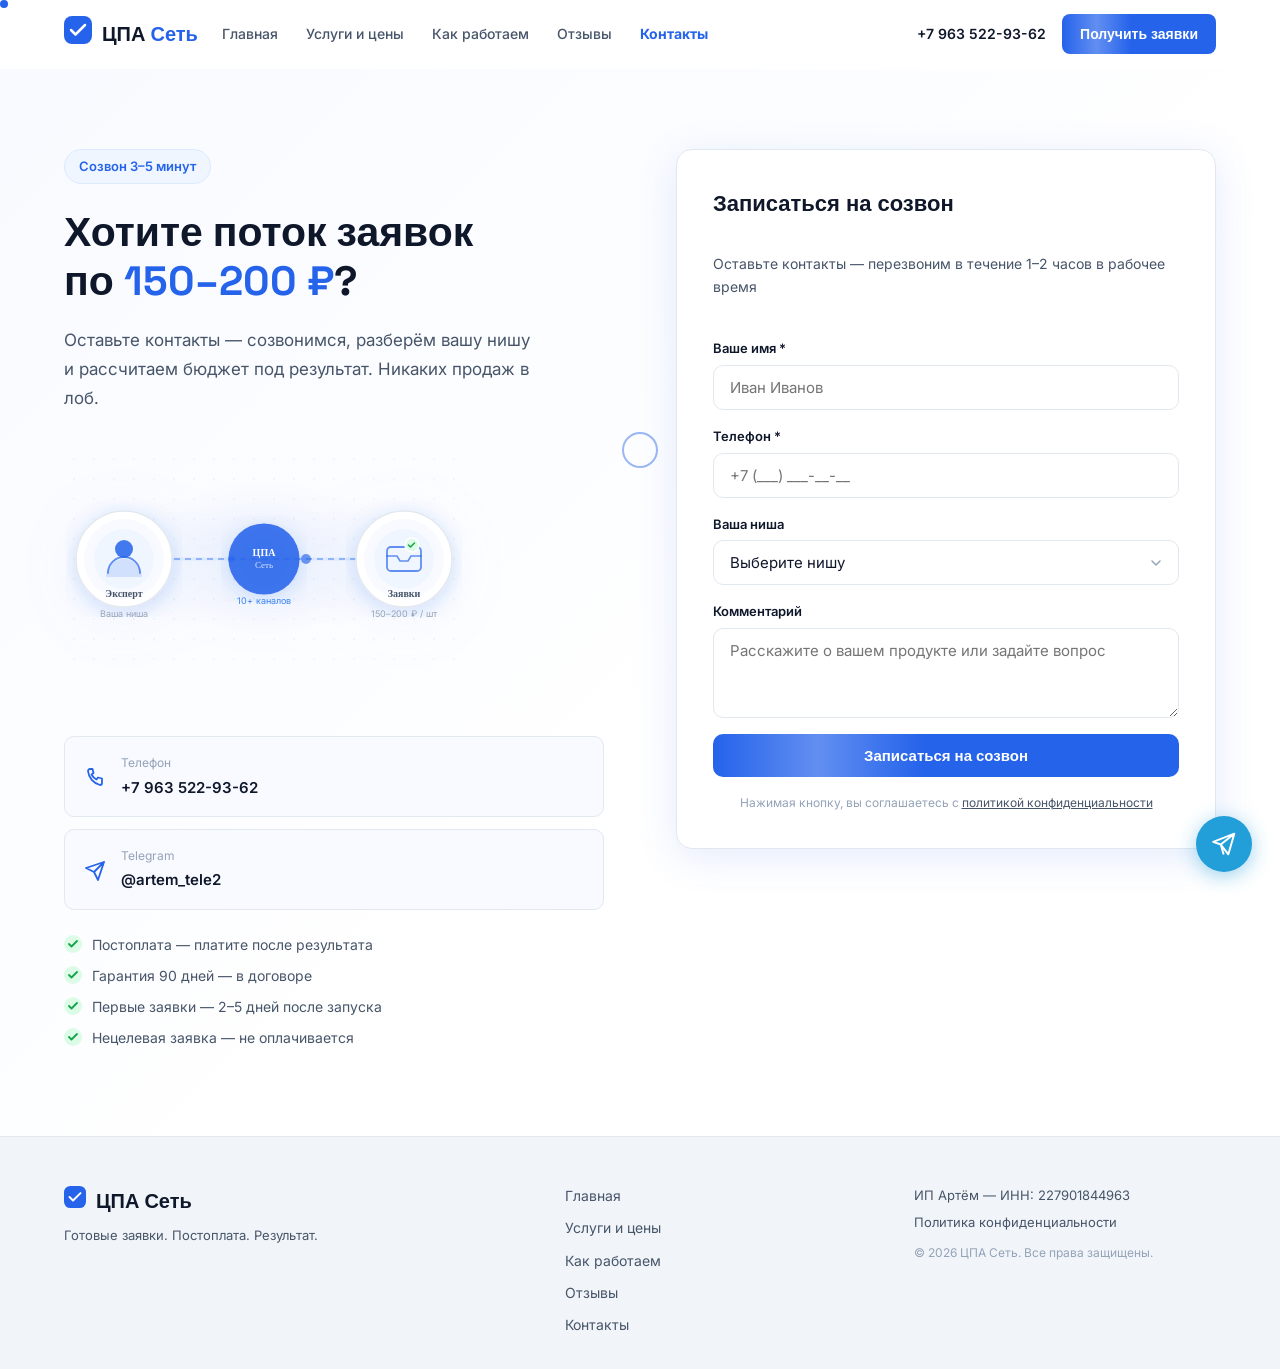
==== contact.html @ b80d8505 "feat: rebuild to multi-page site with abstract SVG illustrations - Split single page into 5 pages: i" ====
<!DOCTYPE html>
<html lang="ru">
<head>
  <meta charset="UTF-8">
  <meta name="viewport" content="width=device-width, initial-scale=1.0">
  <title>Контакты — ЦПА Сеть</title>
  <meta name="description" content="Запишитесь на созвон — разберём вашу нишу и рассчитаем бюджет под результат. Занимает 3–5 минут.">
  <link rel="preconnect" href="https://fonts.googleapis.com">
  <link rel="preconnect" href="https://fonts.gstatic.com" crossorigin>
  <link href="https://fonts.googleapis.com/css2?family=Inter:wght@400;500;600;700;800&family=Space+Grotesk:wght@500;600;700;800&display=swap" rel="stylesheet">
  <link rel="stylesheet" href="styles.css">
</head>
<body>

<header class="header" id="header">
  <div class="container header__inner">
    <a href="index.html" class="logo">
      <span class="logo__icon"><svg width="28" height="28" viewBox="0 0 28 28" fill="none"><rect width="28" height="28" rx="8" fill="#2563EB"/><path d="M7 14l4.5 4.5L21 9" stroke="#fff" stroke-width="2.5" stroke-linecap="round" stroke-linejoin="round"/></svg></span>
      <span class="logo__text">ЦПА<span class="logo__suffix"> Сеть</span></span>
    </a>
    <nav class="nav" id="nav">
      <a href="index.html">Главная</a>
      <a href="services.html">Услуги и цены</a>
      <a href="how.html">Как работаем</a>
      <a href="reviews.html">Отзывы</a>
      <a href="contact.html" aria-current="page">Контакты</a>
    </nav>
    <div class="header__right">
      <a href="tel:+79635229362" class="header__phone">+7 963 522-93-62</a>
      <a href="contact.html" class="btn btn--sm btn--primary">Получить заявки</a>
    </div>
    <button class="burger" id="burger" aria-label="Меню"><span></span><span></span><span></span></button>
  </div>
</header>

<!-- ===== CONTACT SECTION ===== -->
<section class="contact-page">
  <div class="container">
    <div class="contact-page__inner">

      <!-- LEFT: info + illustration -->
      <div class="contact-page__info">
        <div class="page-hero__badge" style="margin-bottom:24px">Созвон 3–5 минут</div>
        <h1 class="contact-page__title">Хотите поток заявок<br>по <span class="accent">150–200 ₽</span>?</h1>
        <p class="contact-page__desc">Оставьте контакты — созвонимся, разберём вашу нишу и рассчитаем бюджет под результат. Никаких продаж в лоб.</p>

        <!-- Abstract connection illustration -->
        <svg class="art-connect" viewBox="0 0 400 220" fill="none" xmlns="http://www.w3.org/2000/svg">
          <defs>
            <pattern id="conn-dots" x="0" y="0" width="20" height="20" patternUnits="userSpaceOnUse">
              <circle cx="10" cy="10" r="0.9" fill="#2563EB" fill-opacity="0.07"/>
            </pattern>
            <radialGradient id="conn-glow" cx="50%" cy="50%" r="50%">
              <stop offset="0%" stop-color="#2563EB" stop-opacity="0.08"/>
              <stop offset="100%" stop-color="#2563EB" stop-opacity="0"/>
            </radialGradient>
            <filter id="conn-shadow">
              <feDropShadow dx="0" dy="4" stdDeviation="10" flood-color="#2563EB" flood-opacity="0.18"/>
            </filter>
          </defs>

          <rect width="400" height="220" fill="url(#conn-dots)"/>
          <ellipse cx="200" cy="110" rx="160" ry="80" fill="url(#conn-glow)"/>

          <!-- Connection bridge line -->
          <line x1="88" y1="110" x2="312" y2="110" stroke="#dbeafe" stroke-width="3"/>
          <line x1="88" y1="110" x2="312" y2="110" stroke="#2563EB" stroke-width="2" stroke-dasharray="6 5" stroke-opacity="0.4"/>

          <!-- Animated particles on bridge -->
          <circle r="5" fill="#2563EB" fill-opacity="0.65">
            <animateMotion dur="2.4s" repeatCount="indefinite" path="M88,110 L312,110"/>
          </circle>
          <circle r="3.5" fill="#3b82f6" fill-opacity="0.5">
            <animateMotion dur="2.4s" repeatCount="indefinite" begin="0.8s" path="M88,110 L312,110"/>
          </circle>
          <circle r="4" fill="#2563EB" fill-opacity="0.6">
            <animateMotion dur="2.4s" repeatCount="indefinite" begin="1.6s" path="M88,110 L312,110"/>
          </circle>

          <!-- LEFT node: Expert -->
          <circle cx="60" cy="110" r="48" fill="white" stroke="#e2e8f0" stroke-width="1.5" filter="url(#conn-shadow)"/>
          <circle cx="60" cy="110" r="40" fill="#f8faff"/>
          <circle cx="60" cy="110" r="30" fill="#eff6ff"/>
          <!-- Person icon -->
          <circle cx="60" cy="100" r="9" fill="#2563EB" fill-opacity="0.85"/>
          <path d="M42 128c0-9.9 8.1-18 18-18s18 8.1 18 18" fill="#2563EB" fill-opacity="0.15"/>
          <path d="M44 124c0-8.8 7.2-16 16-16s16 7.2 16 16" stroke="#2563EB" stroke-width="1.8" stroke-linecap="round" fill="none" stroke-opacity="0.7"/>
          <text x="60" y="148" text-anchor="middle" fill="#475569" font-size="10" font-family="Space Grotesk" font-weight="700">Эксперт</text>

          <!-- CENTER node: ЦПА Сеть -->
          <circle cx="200" cy="110" r="32" fill="#2563EB" filter="url(#conn-shadow)">
            <animate attributeName="r" values="32;36;32" dur="3s" repeatCount="indefinite"/>
            <animate attributeName="fill-opacity" values="1;0.85;1" dur="3s" repeatCount="indefinite"/>
          </circle>
          <text x="200" y="107" text-anchor="middle" fill="white" font-size="10" font-family="Space Grotesk" font-weight="800">ЦПА</text>
          <text x="200" y="119" text-anchor="middle" fill="rgba(255,255,255,0.82)" font-size="9" font-family="Space Grotesk">Сеть</text>

          <!-- RIGHT node: Заявки -->
          <circle cx="340" cy="110" r="48" fill="white" stroke="#e2e8f0" stroke-width="1.5" filter="url(#conn-shadow)"/>
          <circle cx="340" cy="110" r="40" fill="#f8faff"/>
          <circle cx="340" cy="110" r="30" fill="#eff6ff"/>
          <!-- Inbox icon -->
          <rect x="323" y="98" width="34" height="24" rx="4" stroke="#2563EB" stroke-width="1.8" fill="none" stroke-opacity="0.7"/>
          <path d="M323 107h10l3 5h8l3-5h10" stroke="#2563EB" stroke-width="1.5" stroke-linecap="round" stroke-linejoin="round" fill="none" stroke-opacity="0.7"/>
          <!-- check badge -->
          <circle cx="348" cy="96" r="7" fill="#dcfce7" stroke="white" stroke-width="1.5"/>
          <path d="M344.5 96l2 2 4-4" stroke="#16a34a" stroke-width="1.5" stroke-linecap="round" stroke-linejoin="round"/>
          <text x="340" y="148" text-anchor="middle" fill="#475569" font-size="10" font-family="Space Grotesk" font-weight="700">Заявки</text>

          <!-- Labels under nodes -->
          <text x="60" y="168" text-anchor="middle" fill="#94a3b8" font-size="9" font-family="Inter">Ваша ниша</text>
          <text x="200" y="155" text-anchor="middle" fill="#3b82f6" font-size="9" font-family="Inter">10+ каналов</text>
          <text x="340" y="168" text-anchor="middle" fill="#94a3b8" font-size="9" font-family="Inter">150–200 ₽ / шт</text>
        </svg>

        <div class="contact-cards">
          <div class="contact-card">
            <svg width="22" height="22" viewBox="0 0 22 22" fill="none"><path d="M3 5a2 2 0 012-2h2.5l1 4-2 1.5a12 12 0 005 5l1.5-2 4 1V17a2 2 0 01-2 2A16 16 0 013 5z" stroke="#2563EB" stroke-width="1.8" stroke-linejoin="round"/></svg>
            <div>
              <div class="contact-card__label">Телефон</div>
              <a href="tel:+79635229362" class="contact-card__val">+7 963 522-93-62</a>
            </div>
          </div>
          <div class="contact-card">
            <svg width="22" height="22" viewBox="0 0 22 22" fill="none"><path d="M19 3L9 13M19 3l-6 18-4-8-8-4 18-6z" stroke="#2563EB" stroke-width="1.8" stroke-linecap="round" stroke-linejoin="round"/></svg>
            <div>
              <div class="contact-card__label">Telegram</div>
              <a href="https://t.me/artem_tele2" class="contact-card__val">@artem_tele2</a>
            </div>
          </div>
        </div>

        <!-- Trust badges -->
        <div class="trust-badges">
          <div class="trust-badge">
            <svg width="18" height="18" viewBox="0 0 18 18" fill="none"><circle cx="9" cy="9" r="9" fill="#dcfce7"/><path d="M5 9l2.5 2.5L13 6" stroke="#16a34a" stroke-width="1.8" stroke-linecap="round" stroke-linejoin="round"/></svg>
            <span>Постоплата — платите после результата</span>
          </div>
          <div class="trust-badge">
            <svg width="18" height="18" viewBox="0 0 18 18" fill="none"><circle cx="9" cy="9" r="9" fill="#dcfce7"/><path d="M5 9l2.5 2.5L13 6" stroke="#16a34a" stroke-width="1.8" stroke-linecap="round" stroke-linejoin="round"/></svg>
            <span>Гарантия 90 дней — в договоре</span>
          </div>
          <div class="trust-badge">
            <svg width="18" height="18" viewBox="0 0 18 18" fill="none"><circle cx="9" cy="9" r="9" fill="#dcfce7"/><path d="M5 9l2.5 2.5L13 6" stroke="#16a34a" stroke-width="1.8" stroke-linecap="round" stroke-linejoin="round"/></svg>
            <span>Первые заявки — 2–5 дней после запуска</span>
          </div>
          <div class="trust-badge">
            <svg width="18" height="18" viewBox="0 0 18 18" fill="none"><circle cx="9" cy="9" r="9" fill="#dcfce7"/><path d="M5 9l2.5 2.5L13 6" stroke="#16a34a" stroke-width="1.8" stroke-linecap="round" stroke-linejoin="round"/></svg>
            <span>Нецелевая заявка — не оплачивается</span>
          </div>
        </div>
      </div>

      <!-- RIGHT: form -->
      <div class="form-wrap">
        <form class="form" id="leadForm" novalidate>
          <h3 class="form__title">Записаться на созвон</h3>
          <p style="font-size:14px;color:#475569;margin-bottom:24px;margin-top:-8px">Оставьте контакты — перезвоним в течение 1–2 часов в рабочее время</p>
          <input type="text" name="_gotcha" style="display:none" tabindex="-1" autocomplete="off">
          <div class="form__group">
            <label class="form__label">Ваше имя *</label>
            <input type="text" name="name" class="form__input" placeholder="Иван Иванов" required>
          </div>
          <div class="form__group">
            <label class="form__label">Телефон *</label>
            <input type="tel" name="phone" class="form__input" placeholder="+7 (___) ___-__-__" required>
          </div>
          <div class="form__group">
            <label class="form__label">Ваша ниша</label>
            <select name="niche" class="form__input form__select">
              <option value="">Выберите нишу</option>
              <option>Психология / коучинг</option>
              <option>Юриспруденция / банкротство</option>
              <option>Недвижимость</option>
              <option>Кредитование / финансы</option>
              <option>Кухни / мебель на заказ</option>
              <option>Digital / IT услуги</option>
              <option>Медицина / здоровье</option>
              <option>Другое</option>
            </select>
          </div>
          <div class="form__group">
            <label class="form__label">Комментарий</label>
            <textarea name="comment" class="form__input form__textarea" placeholder="Расскажите о вашем продукте или задайте вопрос"></textarea>
          </div>
          <button type="submit" class="btn btn--primary btn--full">Записаться на созвон</button>
          <p class="form__privacy">Нажимая кнопку, вы соглашаетесь с <a href="#">политикой конфиденциальности</a></p>
        </form>
      </div>

    </div>
  </div>
</section>

<footer class="footer">
  <div class="container footer__inner">
    <div class="footer__logo">
      <a href="index.html" class="logo">
        <span class="logo__icon"><svg width="22" height="22" viewBox="0 0 28 28" fill="none"><rect width="28" height="28" rx="8" fill="#2563EB"/><path d="M7 14l4.5 4.5L21 9" stroke="#fff" stroke-width="2.5" stroke-linecap="round" stroke-linejoin="round"/></svg></span>
        <span class="logo__text">ЦПА Сеть</span>
      </a>
      <p class="footer__tagline">Готовые заявки. Постоплата. Результат.</p>
    </div>
    <nav class="footer__nav">
      <a href="index.html">Главная</a>
      <a href="services.html">Услуги и цены</a>
      <a href="how.html">Как работаем</a>
      <a href="reviews.html">Отзывы</a>
      <a href="contact.html">Контакты</a>
    </nav>
    <div class="footer__legal">
      <p>ИП Артём — ИНН: 227901844963</p>
      <p><a href="#">Политика конфиденциальности</a></p>
      <p class="footer__copy">© <span id="year"></span> ЦПА Сеть. Все права защищены.</p>
    </div>
  </div>
</footer>

<a href="https://t.me/artem_tele2" class="fab" target="_blank" rel="noopener" title="Написать в Telegram">
  <svg width="26" height="26" viewBox="0 0 24 24" fill="none"><path d="M21.5 2.5L2 10l7 2.5M21.5 2.5l-5.5 19-7-9M21.5 2.5L9 12.5m0 0L11.5 21" stroke="#fff" stroke-width="1.8" stroke-linecap="round" stroke-linejoin="round"/></svg>
</a>
<script src="script.js"></script>
</body>
</html>
---- styles.css ----
/* ===== RESET & BASE ===== */
*, *::before, *::after { box-sizing: border-box; margin: 0; padding: 0; }
html { scroll-behavior: smooth; }
body {
  font-family: 'Inter', sans-serif;
  font-size: 16px;
  line-height: 1.6;
  color: #0f172a;
  background: #fff;
  -webkit-font-smoothing: antialiased;
}

/* ===== VARIABLES ===== */
:root {
  --accent: #2563EB;
  --accent-dark: #1d4ed8;
  --accent-light: #eff6ff;
  --accent-mid: #dbeafe;
  --bg: #ffffff;
  --bg-2: #f8faff;
  --bg-3: #f1f5f9;
  --text: #0f172a;
  --text-2: #475569;
  --text-3: #94a3b8;
  --border: #e2e8f0;
  --green: #16a34a;
  --green-light: #dcfce7;
  --radius: 16px;
  --radius-sm: 10px;
  --shadow: 0 4px 24px rgba(37,99,235,0.08);
  --shadow-lg: 0 8px 40px rgba(37,99,235,0.13);
}

/* ===== CONTAINER ===== */
.container {
  width: 100%;
  max-width: 1200px;
  margin: 0 auto;
  padding: 0 24px;
}

/* ===== BUTTONS ===== */
.btn {
  display: inline-flex;
  align-items: center;
  justify-content: center;
  gap: 8px;
  padding: 12px 24px;
  border-radius: 10px;
  font-family: 'Space Grotesk', sans-serif;
  font-weight: 600;
  font-size: 15px;
  cursor: pointer;
  text-decoration: none;
  border: none;
  transition: all .18s ease;
  white-space: nowrap;
  position: relative;
  overflow: hidden;
}
.btn--primary { background: var(--accent); color: #fff; }
.btn--primary:hover { background: var(--accent-dark); transform: translateY(-1px); box-shadow: 0 4px 16px rgba(37,99,235,0.35); }
.btn--outline { background: transparent; color: var(--accent); border: 2px solid var(--accent); }
.btn--outline:hover { background: var(--accent-light); }
.btn--ghost { background: transparent; color: var(--text); border: 2px solid var(--border); }
.btn--ghost:hover { border-color: var(--accent); color: var(--accent); }
.btn--lg { padding: 16px 32px; font-size: 16px; border-radius: 12px; }
.btn--sm { padding: 9px 18px; font-size: 14px; border-radius: 8px; }
.btn--full { width: 100%; }

/* ===== SECTION TITLES ===== */
.section-title {
  font-family: 'Space Grotesk', sans-serif;
  font-weight: 700;
  font-size: clamp(26px, 3.5vw, 40px);
  line-height: 1.2;
  color: var(--text);
  margin-bottom: 16px;
}
.section-title--center { text-align: center; }
.section-sub {
  font-size: 17px;
  color: var(--text-2);
  line-height: 1.6;
  max-width: 620px;
  margin-bottom: 48px;
}
.section-sub--center { text-align: center; margin-left: auto; margin-right: auto; }
.accent { color: var(--accent); }

/* ===== REVEAL ===== */
.reveal { opacity: 0; transform: translateY(24px); transition: opacity .5s ease, transform .5s ease; }
.reveal.is-visible { opacity: 1; transform: none; }

/* ===== HEADER ===== */
.header {
  position: sticky;
  top: 0;
  z-index: 100;
  background: rgba(255,255,255,0.95);
  backdrop-filter: blur(12px);
  border-bottom: 1px solid transparent;
  transition: border-color .2s, box-shadow .2s;
}
.header.scrolled {
  border-color: var(--border);
  box-shadow: 0 2px 16px rgba(0,0,0,0.06);
}
.header__inner {
  display: flex;
  align-items: center;
  gap: 24px;
  min-width: 0;
  height: 68px;
}

/* ===== LOGO ===== */
.logo {
  display: flex;
  align-items: center;
  gap: 10px;
  text-decoration: none;
  flex-shrink: 0;
}
.logo__text {
  font-family: 'Space Grotesk', sans-serif;
  font-weight: 700;
  font-size: 20px;
  color: var(--text);
}
.logo__suffix { color: var(--accent); }

/* ===== NAV ===== */
.nav {
  display: flex;
  align-items: center;
  gap: 28px;
  flex: 1;
}
.nav a {
  font-size: 14px;
  font-weight: 500;
  color: var(--text-2);
  text-decoration: none;
  white-space: nowrap;
  transition: color .15s;
}
.nav a:hover { color: var(--accent); }
.header__right {
  display: flex;
  align-items: center;
  gap: 16px;
  margin-left: auto;
  flex-shrink: 0;
}
.header__phone {
  font-size: 14px;
  font-weight: 600;
  color: var(--text);
  text-decoration: none;
  white-space: nowrap;
}
.header__phone:hover { color: var(--accent); }

/* ===== BURGER ===== */
.burger {
  display: none;
  flex-direction: column;
  gap: 5px;
  background: none;
  border: none;
  cursor: pointer;
  padding: 4px;
  margin-left: auto;
}
.burger span {
  display: block;
  width: 24px;
  height: 2px;
  background: var(--text);
  border-radius: 2px;
  transition: transform .2s, opacity .2s;
}
.burger.is-open span:nth-child(1) { transform: translateY(7px) rotate(45deg); }
.burger.is-open span:nth-child(2) { opacity: 0; }
.burger.is-open span:nth-child(3) { transform: translateY(-7px) rotate(-45deg); }

/* ===== HERO ===== */
.hero {
  padding: 80px 0 72px;
  background: linear-gradient(135deg, #f8faff 0%, #fff 60%);
  position: relative;
  overflow: hidden;
}
.hero__inner {
  display: grid;
  grid-template-columns: 1fr 1fr;
  gap: 60px;
  align-items: center;
}
.hero__badge {
  display: inline-block;
  padding: 6px 14px;
  background: var(--accent-light);
  border: 1px solid var(--accent-mid);
  color: var(--accent);
  font-size: 13px;
  font-weight: 600;
  border-radius: 100px;
  margin-bottom: 24px;
}
.hero__title {
  font-family: 'Space Grotesk', sans-serif;
  font-size: clamp(32px, 4vw, 52px);
  font-weight: 700;
  line-height: 1.15;
  margin-bottom: 20px;
}
.hero__desc {
  font-size: 17px;
  color: var(--text-2);
  line-height: 1.7;
  margin-bottom: 36px;
  max-width: 520px;
}
.hero__cta { display: flex; gap: 12px; flex-wrap: wrap; }

/* ===== HERO CARD ===== */
.hero__card {
  background: #fff;
  border: 1px solid var(--border);
  border-radius: var(--radius);
  padding: 32px;
  box-shadow: var(--shadow-lg);
}
.stat-grid {
  display: grid;
  grid-template-columns: 1fr 1fr;
  gap: 24px;
  margin-bottom: 28px;
  padding-bottom: 28px;
  border-bottom: 1px solid var(--border);
}
.stat__num {
  font-family: 'Space Grotesk', sans-serif;
  font-size: 32px;
  font-weight: 700;
  color: var(--accent);
  line-height: 1;
  margin-bottom: 4px;
}
.stat__label { font-size: 13px; color: var(--text-2); }
.hero__model { display: flex; flex-direction: column; gap: 12px; }
.model-row {
  display: flex;
  align-items: flex-start;
  gap: 10px;
  font-size: 14px;
  color: var(--text-2);
  line-height: 1.4;
}
.model-row svg { flex-shrink: 0; margin-top: 1px; }

/* ===== PROBLEM ===== */
.problem {
  padding: 72px 0;
  background: var(--bg-3);
}
.problem__inner {
  display: grid;
  grid-template-columns: 1fr 1.4fr;
  gap: 60px;
  align-items: start;
}
.problem__left .section-title { margin-bottom: 16px; }
.problem__cards { display: grid; grid-template-columns: 1fr 1fr; gap: 20px; }
.problem-card {
  background: #fff;
  border-radius: var(--radius);
  padding: 24px;
  border: 2px solid transparent;
}
.problem-card--bad { border-color: #fee2e2; }
.problem-card--good { border-color: var(--green-light); }
.problem-card__label {
  font-family: 'Space Grotesk', sans-serif;
  font-weight: 700;
  font-size: 14px;
  margin-bottom: 16px;
  padding-bottom: 12px;
  border-bottom: 1px solid var(--border);
}
.problem-card--bad .problem-card__label { color: #dc2626; }
.problem-card--good .problem-card__label { color: var(--green); }
.problem-list { list-style: none; display: flex; flex-direction: column; gap: 10px; }
.problem-list li { font-size: 14px; color: var(--text-2); display: flex; align-items: flex-start; gap: 8px; line-height: 1.4; }
.problem-list .x { color: #dc2626; font-weight: 700; flex-shrink: 0; }
.problem-list .check { color: var(--green); font-weight: 700; flex-shrink: 0; }

/* ===== ADVANTAGES ===== */
.advantages { padding: 88px 0; }
.adv-grid {
  display: grid;
  grid-template-columns: repeat(3, 1fr);
  gap: 24px;
}
.adv {
  background: var(--bg-2);
  border: 1px solid var(--border);
  border-radius: var(--radius);
  padding: 28px;
  transition: box-shadow .2s, transform .2s;
}
.adv:hover { box-shadow: var(--shadow); transform: translateY(-2px); }
.adv__icon { margin-bottom: 16px; }
.adv__title {
  font-family: 'Space Grotesk', sans-serif;
  font-weight: 700;
  font-size: 17px;
  margin-bottom: 8px;
}
.adv__desc { font-size: 14px; color: var(--text-2); line-height: 1.6; }

/* ===== SERVICES ===== */
.services { padding: 0 0 88px; background: var(--bg-2); }
.services .container { padding-top: 72px; }
.services-grid {
  display: grid;
  grid-template-columns: repeat(3, 1fr);
  gap: 24px;
}
.service {
  background: #fff;
  border: 1px solid var(--border);
  border-radius: var(--radius);
  padding: 32px;
  display: flex;
  flex-direction: column;
  gap: 16px;
}
.service--featured {
  border-color: var(--accent);
  box-shadow: 0 0 0 3px rgba(37,99,235,0.1);
}
.service__tag {
  display: inline-block;
  padding: 4px 12px;
  background: var(--accent-light);
  color: var(--accent);
  font-size: 12px;
  font-weight: 700;
  border-radius: 100px;
  letter-spacing: 0.05em;
  text-transform: uppercase;
}
.service__title {
  font-family: 'Space Grotesk', sans-serif;
  font-weight: 700;
  font-size: 22px;
}
.service__desc { font-size: 14px; color: var(--text-2); line-height: 1.6; }
.service__list { list-style: none; display: flex; flex-direction: column; gap: 10px; flex: 1; }
.service__list li { display: flex; align-items: flex-start; gap: 8px; font-size: 14px; color: var(--text-2); line-height: 1.4; }
.service__list svg { flex-shrink: 0; margin-top: 1px; }
.service__price {
  font-family: 'Space Grotesk', sans-serif;
  font-size: 26px;
  font-weight: 700;
  color: var(--accent);
  padding-top: 8px;
}
.service__price span { font-size: 14px; font-weight: 500; color: var(--text-2); }

/* ===== PRICE ===== */
.price { padding: 88px 0; }
.price-wrap { max-width: 860px; margin: 0 auto; }
.price-table {
  width: 100%;
  border-collapse: collapse;
  border-radius: var(--radius);
  overflow: hidden;
  box-shadow: var(--shadow);
}
.price-table thead tr { background: var(--accent); }
.price-table th {
  padding: 16px 20px;
  text-align: left;
  color: #fff;
  font-family: 'Space Grotesk', sans-serif;
  font-weight: 600;
  font-size: 14px;
}
.price-table tbody tr { border-bottom: 1px solid var(--border); background: #fff; }
.price-table tbody tr:last-child { border: none; }
.price-table td { padding: 14px 20px; font-size: 14px; color: var(--text-2); }
.price-table td:first-child { color: var(--text); }
.price-val { font-weight: 700; color: var(--accent) !important; white-space: nowrap; }
.price-highlight td { background: var(--accent-light); }
.price-total td { background: #f0fdf4; }
.price-note {
  display: flex;
  align-items: flex-start;
  gap: 12px;
  margin-top: 20px;
  padding: 16px 20px;
  background: var(--accent-light);
  border-radius: var(--radius-sm);
  border: 1px solid var(--accent-mid);
  font-size: 14px;
  color: var(--text-2);
  line-height: 1.6;
}
.price-note svg { flex-shrink: 0; margin-top: 1px; }

/* ===== PROCESS ===== */
.process { padding: 88px 0; background: var(--bg-2); }
.steps-grid {
  display: grid;
  grid-template-columns: repeat(5, 1fr);
  gap: 16px;
  position: relative;
}
.steps-grid::before {
  content: '';
  position: absolute;
  top: 28px;
  left: 60px;
  right: 60px;
  height: 2px;
  background: linear-gradient(90deg, var(--accent), var(--accent-mid));
  z-index: 0;
}
.step {
  background: #fff;
  border: 1px solid var(--border);
  border-radius: var(--radius);
  padding: 24px 20px;
  position: relative;
  z-index: 1;
  text-align: center;
}
.step__num {
  display: inline-flex;
  align-items: center;
  justify-content: center;
  width: 44px;
  height: 44px;
  background: var(--accent);
  color: #fff;
  font-family: 'Space Grotesk', sans-serif;
  font-weight: 700;
  font-size: 14px;
  border-radius: 50%;
  margin: 0 auto 16px;
}
.step__title {
  font-family: 'Space Grotesk', sans-serif;
  font-weight: 700;
  font-size: 15px;
  margin-bottom: 8px;
}
.step__desc { font-size: 13px; color: var(--text-2); line-height: 1.5; }

/* ===== REVIEWS ===== */
.reviews { padding: 88px 0; }
.reviews-grid {
  display: grid;
  grid-template-columns: repeat(3, 1fr);
  gap: 24px;
}
.review {
  background: var(--bg-2);
  border: 1px solid var(--border);
  border-radius: var(--radius);
  padding: 28px;
  display: flex;
  flex-direction: column;
  gap: 16px;
}
.review__header { display: flex; align-items: center; gap: 12px; }
.review__avatar {
  width: 44px;
  height: 44px;
  border-radius: 50%;
  background: var(--accent);
  color: #fff;
  font-family: 'Space Grotesk', sans-serif;
  font-weight: 700;
  font-size: 14px;
  display: flex;
  align-items: center;
  justify-content: center;
  flex-shrink: 0;
}
.review__name { font-weight: 700; font-size: 15px; }
.review__role { font-size: 13px; color: var(--text-2); }
.review__stars { color: #f59e0b; font-size: 14px; margin-left: auto; }
.review__text { font-size: 14px; color: var(--text-2); line-height: 1.7; font-style: italic; flex: 1; }
.review__result {
  font-size: 13px;
  font-weight: 600;
  color: var(--green);
  background: var(--green-light);
  padding: 8px 12px;
  border-radius: 8px;
}

/* ===== FAQ ===== */
.faq { padding: 88px 0; background: var(--bg-2); }
.faq-list {
  max-width: 760px;
  margin: 0 auto;
  display: flex;
  flex-direction: column;
  gap: 12px;
}
.faq__item {
  background: #fff;
  border: 1px solid var(--border);
  border-radius: var(--radius-sm);
  overflow: hidden;
}
.faq__item[open] { border-color: var(--accent); }
.faq__question {
  display: flex;
  align-items: center;
  justify-content: space-between;
  gap: 16px;
  padding: 20px 24px;
  font-weight: 600;
  font-size: 15px;
  cursor: pointer;
  list-style: none;
  user-select: none;
}
.faq__question::-webkit-details-marker { display: none; }
.faq__arrow { flex-shrink: 0; transition: transform .2s; }
.faq__item[open] .faq__arrow { transform: rotate(180deg); }
.faq__answer {
  padding: 0 24px 20px;
  font-size: 15px;
  color: var(--text-2);
  line-height: 1.7;
}

/* ===== CONTACT ===== */
.contact { padding: 88px 0; }
.contact-inner {
  display: grid;
  grid-template-columns: 1fr 1fr;
  gap: 60px;
  align-items: start;
}
.contact-info .section-title { margin-bottom: 16px; }
.contact-cards { display: flex; flex-direction: column; gap: 12px; margin-top: 32px; }
.contact-card {
  display: flex;
  align-items: center;
  gap: 14px;
  padding: 16px 20px;
  background: var(--bg-2);
  border: 1px solid var(--border);
  border-radius: var(--radius-sm);
}
.contact-card svg { flex-shrink: 0; }
.contact-card__label { font-size: 12px; color: var(--text-3); margin-bottom: 2px; }
.contact-card__val { font-weight: 600; font-size: 15px; color: var(--text); text-decoration: none; }
.contact-card__val:hover { color: var(--accent); }

/* ===== FORM ===== */
.form-wrap {
  background: #fff;
  border: 1px solid var(--border);
  border-radius: var(--radius);
  padding: 36px;
  box-shadow: var(--shadow-lg);
}
.form__title {
  font-family: 'Space Grotesk', sans-serif;
  font-weight: 700;
  font-size: 22px;
  margin-bottom: 24px;
}
.form { display: flex; flex-direction: column; gap: 16px; }
.form__group { display: flex; flex-direction: column; gap: 6px; }
.form__label { font-size: 13px; font-weight: 600; color: var(--text); }
.form__input {
  padding: 12px 16px;
  border: 1.5px solid var(--border);
  border-radius: 10px;
  font-size: 15px;
  font-family: 'Inter', sans-serif;
  color: var(--text);
  background: var(--bg);
  transition: border-color .15s;
  outline: none;
  width: 100%;
}
.form__input:focus { border-color: var(--accent); }
.form__select { cursor: pointer; appearance: none; background-image: url("data:image/svg+xml,%3Csvg width='16' height='16' viewBox='0 0 16 16' fill='none' xmlns='http://www.w3.org/2000/svg'%3E%3Cpath d='M4 6l4 4 4-4' stroke='%2394a3b8' stroke-width='1.5' stroke-linecap='round' stroke-linejoin='round'/%3E%3C/svg%3E"); background-repeat: no-repeat; background-position: right 14px center; }
.form__textarea { resize: vertical; min-height: 90px; }
.form__privacy { font-size: 12px; color: var(--text-3); text-align: center; }
.form__privacy a { color: var(--text-2); }

/* ===== FOOTER ===== */
.footer {
  background: var(--bg-3);
  border-top: 1px solid var(--border);
  padding: 48px 0 32px;
}
.footer__inner {
  display: grid;
  grid-template-columns: 1.5fr 1fr 1fr;
  gap: 48px;
  align-items: start;
}
.footer__tagline { font-size: 13px; color: var(--text-2); margin-top: 8px; }
.footer__nav { display: flex; flex-direction: column; gap: 10px; }
.footer__nav a { font-size: 14px; color: var(--text-2); text-decoration: none; }
.footer__nav a:hover { color: var(--accent); }
.footer__legal { display: flex; flex-direction: column; gap: 6px; }
.footer__legal p { font-size: 13px; color: var(--text-2); }
.footer__legal a { color: var(--text-2); text-decoration: none; }
.footer__legal a:hover { color: var(--accent); }
.footer__copy { color: var(--text-3) !important; font-size: 12px !important; margin-top: 4px; }

/* ===== FAB ===== */
.fab {
  position: fixed;
  bottom: 28px;
  right: 28px;
  width: 56px;
  height: 56px;
  border-radius: 50%;
  background: #229ED9;
  display: flex;
  align-items: center;
  justify-content: center;
  box-shadow: 0 4px 20px rgba(34,158,217,0.45);
  z-index: 90;
  transition: transform .2s, box-shadow .2s;
}
.fab:hover { transform: scale(1.08); box-shadow: 0 6px 28px rgba(34,158,217,0.55); }

/* ===== MULTI-PAGE NAV ===== */
.nav a[aria-current="page"] {
  color: var(--accent);
  font-weight: 700;
}

/* ===== PAGE HERO (sub-pages) ===== */
.page-hero {
  padding: 80px 0 72px;
  background: linear-gradient(135deg, #f8faff 0%, #fff 60%);
  position: relative;
  overflow: hidden;
}
.page-hero::before {
  content: '';
  position: absolute;
  width: 480px; height: 480px;
  background: radial-gradient(circle, rgba(37,99,235,0.07) 0%, transparent 70%);
  top: -160px; right: -80px;
  animation: orb-drift 10s ease-in-out infinite;
  border-radius: 50%;
  pointer-events: none;
  z-index: 0;
}
.page-hero__inner {
  display: grid;
  grid-template-columns: 1fr 1fr;
  gap: 60px;
  align-items: center;
  position: relative;
  z-index: 1;
}
.page-hero__badge {
  display: inline-block;
  padding: 6px 14px;
  background: var(--accent-light);
  border: 1px solid var(--accent-mid);
  color: var(--accent);
  font-size: 13px;
  font-weight: 600;
  border-radius: 100px;
  margin-bottom: 24px;
}
.page-hero__title {
  font-family: 'Space Grotesk', sans-serif;
  font-size: clamp(28px, 3.5vw, 44px);
  font-weight: 700;
  line-height: 1.2;
  margin-bottom: 20px;
  color: var(--text);
}
.page-hero__desc {
  font-size: 17px;
  color: var(--text-2);
  line-height: 1.7;
  margin-bottom: 36px;
  max-width: 520px;
}
.page-hero__art {
  display: flex;
  align-items: center;
  justify-content: center;
}

/* ===== HERO ART WRAP (index) ===== */
.hero__art-wrap {
  position: relative;
}
.hero__art-wrap .hero-float--tl {
  top: -14px;
  left: -20px;
}
.hero__art-wrap .hero-float--br {
  bottom: -14px;
  right: -12px;
}

/* ===== ABSTRACT ILLUSTRATIONS ===== */
.art-network,
.art-funnel,
.art-flow,
.art-chart,
.art-connect {
  width: 100%;
  height: auto;
  max-width: 500px;
  filter: drop-shadow(0 8px 32px rgba(37,99,235,0.06));
}
.art-connect {
  max-width: 400px;
  margin: 28px 0;
}

/* ===== METRICS BAR ===== */
.metrics-bar {
  background: var(--accent);
  padding: 40px 0;
}
.metrics-bar__grid {
  display: grid;
  grid-template-columns: repeat(4, 1fr);
  gap: 24px;
  text-align: center;
}
.metrics-bar__num {
  font-family: 'Space Grotesk', sans-serif;
  font-size: clamp(26px, 2.8vw, 40px);
  font-weight: 800;
  color: #fff;
  line-height: 1;
  margin-bottom: 6px;
}
.metrics-bar__label {
  font-size: 13px;
  color: rgba(255,255,255,0.78);
  line-height: 1.4;
}

/* ===== CTA BANNER ===== */
.cta-banner {
  background: linear-gradient(135deg, var(--accent) 0%, #1d4ed8 100%);
  padding: 80px 0;
  position: relative;
  overflow: hidden;
}
.cta-banner::before {
  content: '';
  position: absolute;
  width: 400px; height: 400px;
  background: radial-gradient(circle, rgba(255,255,255,0.08) 0%, transparent 70%);
  top: -100px; right: 5%;
  border-radius: 50%;
  pointer-events: none;
}
.cta-banner::after {
  content: '';
  position: absolute;
  width: 300px; height: 300px;
  background: radial-gradient(circle, rgba(255,255,255,0.05) 0%, transparent 70%);
  bottom: -80px; left: 8%;
  border-radius: 50%;
  pointer-events: none;
}
.cta-banner__inner {
  text-align: center;
  position: relative;
  z-index: 1;
}
.cta-banner__title {
  font-family: 'Space Grotesk', sans-serif;
  font-size: clamp(26px, 3vw, 38px);
  font-weight: 700;
  color: #fff;
  margin-bottom: 16px;
  line-height: 1.2;
}
.cta-banner__desc {
  font-size: 17px;
  color: rgba(255,255,255,0.85);
  margin-bottom: 40px;
  max-width: 560px;
  margin-left: auto;
  margin-right: auto;
  line-height: 1.6;
}
.cta-banner__btns {
  display: flex;
  gap: 12px;
  justify-content: center;
  flex-wrap: wrap;
}
.btn--white {
  background: #fff;
  color: var(--accent);
  border: none;
}
.btn--white:hover {
  background: #f0f9ff;
  transform: translateY(-2px);
  box-shadow: 0 4px 20px rgba(255,255,255,0.3);
}
.btn--ghost-white {
  background: transparent;
  color: #fff;
  border: 2px solid rgba(255,255,255,0.45);
}
.btn--ghost-white:hover {
  border-color: #fff;
  background: rgba(255,255,255,0.1);
}

/* ===== DETAILED STEPS (how.html) ===== */
.process-detail {
  padding: 88px 0;
}
.steps-detailed {
  display: flex;
  flex-direction: column;
  gap: 24px;
}
.step-detail {
  display: grid;
  grid-template-columns: 72px 1fr;
  gap: 28px;
  align-items: start;
  background: #fff;
  border: 1px solid var(--border);
  border-radius: var(--radius);
  padding: 32px;
  transition: box-shadow .2s, border-color .2s, transform .2s;
}
.step-detail:hover {
  box-shadow: var(--shadow);
  border-color: var(--accent-mid);
  transform: translateX(4px);
}
.step-detail__num {
  width: 56px;
  height: 56px;
  background: var(--accent);
  color: #fff;
  font-family: 'Space Grotesk', sans-serif;
  font-weight: 800;
  font-size: 20px;
  border-radius: 16px;
  display: flex;
  align-items: center;
  justify-content: center;
  flex-shrink: 0;
}
.step-detail__title {
  font-family: 'Space Grotesk', sans-serif;
  font-weight: 700;
  font-size: 20px;
  margin-bottom: 10px;
}
.step-detail__desc {
  font-size: 15px;
  color: var(--text-2);
  line-height: 1.7;
}
.step-detail__features {
  list-style: none;
  margin-top: 16px;
  display: flex;
  flex-direction: column;
  gap: 8px;
}
.step-detail__features li {
  display: flex;
  align-items: flex-start;
  gap: 10px;
  font-size: 14px;
  color: var(--text-2);
  line-height: 1.5;
}
.step-detail__features li::before {
  content: '→';
  color: var(--accent);
  font-weight: 700;
  flex-shrink: 0;
  margin-top: 1px;
}

/* ===== REVIEWS WIDE GRID ===== */
.reviews-grid--wide {
  grid-template-columns: repeat(2, 1fr);
  max-width: 100%;
}

/* ===== CONTACT PAGE ===== */
.contact-page {
  padding: 80px 0 88px;
  background: linear-gradient(135deg, #f8faff 0%, #fff 60%);
  min-height: calc(100vh - 68px - 180px);
}
.contact-page__inner {
  display: grid;
  grid-template-columns: 1fr 1fr;
  gap: 72px;
  align-items: start;
}
.contact-page__title {
  font-family: 'Space Grotesk', sans-serif;
  font-size: clamp(28px, 3.2vw, 42px);
  font-weight: 700;
  line-height: 1.2;
  margin-bottom: 20px;
  color: var(--text);
}
.contact-page__desc {
  font-size: 17px;
  color: var(--text-2);
  line-height: 1.7;
  margin-bottom: 8px;
  max-width: 480px;
}
.trust-badges {
  display: flex;
  flex-direction: column;
  gap: 10px;
  margin-top: 24px;
}
.trust-badge {
  display: flex;
  align-items: flex-start;
  gap: 10px;
  font-size: 14px;
  color: var(--text-2);
  line-height: 1.5;
}
.trust-badge svg { flex-shrink: 0; margin-top: 1px; }

/* ===== BREAKPOINTS ===== */
@media (max-width: 1180px) {
  .nav { gap: 18px; }
  .nav a { font-size: 13px; }
  .adv-grid { gap: 16px; }
}

@media (max-width: 1100px) {
  .burger { display: flex; }
  .nav {
    display: none;
    position: fixed;
    top: 68px;
    left: 0;
    right: 0;
    background: #fff;
    border-bottom: 1px solid var(--border);
    flex-direction: column;
    align-items: flex-start;
    padding: 20px 24px;
    gap: 0;
    box-shadow: 0 8px 24px rgba(0,0,0,0.08);
    z-index: 99;
  }
  .nav.is-open { display: flex; }
  .nav a { padding: 12px 0; border-bottom: 1px solid var(--border); width: 100%; font-size: 16px; }
  .nav a:last-child { border: none; }
  .adv-grid { grid-template-columns: repeat(2, 1fr); }
  .services-grid { grid-template-columns: 1fr; max-width: 480px; margin: 0 auto; }
  .steps-grid { grid-template-columns: repeat(3, 1fr); gap: 12px; }
  .steps-grid::before { display: none; }
  .footer__inner { grid-template-columns: 1fr 1fr; }
  .reviews-grid--wide { grid-template-columns: 1fr; max-width: 560px; margin: 0 auto; }
}

@media (max-width: 900px) {
  .hero__inner { grid-template-columns: 1fr; gap: 40px; }
  .hero { padding: 56px 0 60px; }
  .problem__inner { grid-template-columns: 1fr; gap: 32px; }
  .problem__cards { grid-template-columns: 1fr 1fr; }
  .reviews-grid { grid-template-columns: 1fr; max-width: 560px; margin: 0 auto; }
  .contact-inner { grid-template-columns: 1fr; gap: 40px; }
  .steps-grid { grid-template-columns: 1fr 1fr; }
  .price-table th:last-child, .price-table td:last-child { display: none; }
  /* multi-page */
  .page-hero__inner { grid-template-columns: 1fr; gap: 40px; }
  .page-hero { padding: 56px 0 48px; }
  .page-hero__art { max-width: 400px; margin: 0 auto; }
  .metrics-bar__grid { grid-template-columns: repeat(2, 1fr); }
  .step-detail { grid-template-columns: 1fr; gap: 16px; }
  .contact-page__inner { grid-template-columns: 1fr; gap: 40px; }
  .reviews-grid--wide { grid-template-columns: 1fr; max-width: 560px; margin: 0 auto; }
}

@media (max-width: 560px) {
  .header__phone { display: none; }
  .hero__cta { flex-direction: column; }
  .btn--lg { width: 100%; justify-content: center; }
  .problem__cards { grid-template-columns: 1fr; }
  .adv-grid { grid-template-columns: 1fr; }
  .steps-grid { grid-template-columns: 1fr; }
  .reviews-grid { max-width: 100%; }
  .services-grid { max-width: 100%; }
  .form-wrap { padding: 24px 20px; }
  .footer__inner { grid-template-columns: 1fr; gap: 32px; }
  /* multi-page */
  .page-hero__art { display: none; }
  .metrics-bar__grid { grid-template-columns: 1fr 1fr; gap: 20px; }
  .cta-banner__btns { flex-direction: column; align-items: center; }
  .cta-banner__btns .btn { width: 100%; max-width: 320px; }
  .reviews-grid--wide { max-width: 100%; }
}

@media (max-width: 380px) {
  .logo__suffix { display: none; }
  .hero__title { font-size: 28px; }
}

/* =============================================
   CUSTOM CURSOR
   ============================================= */
@media (pointer: fine) {
  * { cursor: none !important; }
  .cur-dot {
    position: fixed; top: 0; left: 0; z-index: 9999;
    width: 8px; height: 8px; border-radius: 50%;
    background: var(--accent);
    pointer-events: none;
    transition: opacity .2s, transform .12s ease, background .2s;
    will-change: transform;
  }
  .cur-ring {
    position: fixed; top: 0; left: 0; z-index: 9998;
    width: 36px; height: 36px; border-radius: 50%;
    border: 2px solid rgba(37,99,235,.45);
    pointer-events: none;
    transition: width .3s ease, height .3s ease, background .3s ease, border-color .3s ease, opacity .3s;
    will-change: transform;
  }
  .cur-dot.hover  { background: transparent; transform: scale(0) !important; opacity: 0; }
  .cur-ring.hover { width: 52px; height: 52px; border-color: var(--accent); background: rgba(37,99,235,.08); }
  .cur-dot.click  { transform: scale(1.8) !important; }
  .cur-ring.click { width: 24px; height: 24px; border-color: var(--accent); background: rgba(37,99,235,.2); }
}

/* =============================================
   TICKER
   ============================================= */
.ticker-wrap {
  background: var(--accent);
  overflow: hidden;
  height: 38px;
  display: flex;
  align-items: center;
  position: relative;
  z-index: 50;
}
.ticker-track { display: flex; width: 100%; overflow: hidden; }
.ticker-items {
  display: flex;
  align-items: center;
  gap: 32px;
  white-space: nowrap;
  animation: ticker-scroll 32s linear infinite;
}
.ticker-items span {
  font-size: 12px;
  font-weight: 600;
  color: rgba(255,255,255,0.95);
  letter-spacing: 0.01em;
  flex-shrink: 0;
}
.ticker-dot { color: rgba(255,255,255,0.35) !important; font-size: 8px !important; }
.ticker-wrap:hover .ticker-items { animation-play-state: paused; }

@keyframes ticker-scroll {
  from { transform: translateX(0); }
  to   { transform: translateX(-50%); }
}

/* =============================================
   BACKGROUNDS
   ============================================= */

/* Hero: dot grid + gradient orbs */
.hero {
  background-image:
    radial-gradient(ellipse 55% 65% at 78% 45%, rgba(37,99,235,.07) 0%, transparent 65%),
    radial-gradient(ellipse 40% 40% at 15% 70%, rgba(37,99,235,.04) 0%, transparent 60%),
    url("data:image/svg+xml,%3Csvg width='28' height='28' viewBox='0 0 28 28' xmlns='http://www.w3.org/2000/svg'%3E%3Ccircle cx='14' cy='14' r='1.2' fill='%232563EB' fill-opacity='0.055'/%3E%3C/svg%3E");
  background-size: auto, auto, 28px 28px;
}

/* Advantages: subtle grid */
.advantages {
  background-image:
    url("data:image/svg+xml,%3Csvg width='48' height='48' viewBox='0 0 48 48' xmlns='http://www.w3.org/2000/svg'%3E%3Cpath d='M0 0h48v48H0z' fill='none'/%3E%3Cpath d='M0 48V0h48' fill='none' stroke='%232563EB' stroke-opacity='.045' stroke-width='.8'/%3E%3C/svg%3E");
  background-size: 48px 48px;
}

/* Problem: diagonal stripe */
.problem {
  background-image:
    url("data:image/svg+xml,%3Csvg width='24' height='24' viewBox='0 0 24 24' xmlns='http://www.w3.org/2000/svg'%3E%3Cline x1='0' y1='24' x2='24' y2='0' stroke='%230f172a' stroke-opacity='.025' stroke-width='1'/%3E%3C/svg%3E");
  background-size: 24px 24px;
}

/* Process: rings */
.process {
  background-image:
    url("data:image/svg+xml,%3Csvg width='120' height='120' viewBox='0 0 120 120' xmlns='http://www.w3.org/2000/svg'%3E%3Ccircle cx='60' cy='60' r='56' fill='none' stroke='%232563EB' stroke-opacity='.04' stroke-width='1'/%3E%3Ccircle cx='60' cy='60' r='38' fill='none' stroke='%232563EB' stroke-opacity='.03' stroke-width='1'/%3E%3Ccircle cx='60' cy='60' r='20' fill='none' stroke='%232563EB' stroke-opacity='.03' stroke-width='1'/%3E%3C/svg%3E");
  background-size: 240px 240px;
  background-position: center;
}

/* Contact: mesh gradient */
.contact {
  background-image:
    radial-gradient(ellipse 50% 80% at 0% 50%, rgba(37,99,235,.04) 0%, transparent 60%),
    radial-gradient(ellipse 40% 60% at 100% 30%, rgba(37,99,235,.03) 0%, transparent 50%);
}

/* =============================================
   FLOATING PRINTS (hero badges)
   ============================================= */
.hero__stats { position: relative; }

.hero-float {
  position: absolute;
  background: #fff;
  border: 1px solid var(--border);
  border-radius: 12px;
  padding: 10px 14px;
  display: flex;
  align-items: center;
  gap: 10px;
  box-shadow: 0 8px 28px rgba(37,99,235,.13);
  z-index: 10;
  backdrop-filter: blur(6px);
  white-space: nowrap;
}
.hero-float strong  { display: block; font-size: 14px; font-weight: 700; color: var(--text); line-height: 1.2; }
.hero-float span    { font-size: 11px; color: var(--text-2); }
.hero-float svg     { flex-shrink: 0; }

.hero-float--tl {
  top: -18px; left: -24px;
  animation: float-badge-1 4s ease-in-out infinite;
}
.hero-float--br {
  bottom: -18px; right: -16px;
  animation: float-badge-2 5s ease-in-out infinite;
}

@keyframes float-badge-1 {
  0%, 100% { transform: translateY(0) rotate(-1deg); }
  50%       { transform: translateY(-8px) rotate(1deg); }
}
@keyframes float-badge-2 {
  0%, 100% { transform: translateY(0) rotate(1deg); }
  50%       { transform: translateY(-10px) rotate(-1deg); }
}

/* =============================================
   ACTIVITY TOASTS
   ============================================= */
.act-toast {
  position: fixed;
  bottom: 96px; left: -320px;
  z-index: 800;
  background: rgba(255,255,255,0.96);
  border: 1px solid var(--border);
  border-left: 4px solid var(--accent);
  border-radius: 14px;
  padding: 12px 16px;
  display: flex;
  align-items: center;
  gap: 12px;
  box-shadow: 0 12px 40px rgba(0,0,0,.14);
  max-width: 280px;
  backdrop-filter: blur(8px);
  transition: left .45s cubic-bezier(.34,1.56,.64,1);
}
.act-toast.show { left: 20px; }
.act-toast__icon { font-size: 22px; flex-shrink: 0; }
.act-toast__name  { font-weight: 700; font-size: 13px; color: var(--text); }
.act-toast__label { font-size: 11px; color: var(--text-2); margin-top: 1px; }

/* =============================================
   3-D TILT CARDS
   ============================================= */
.adv, .service, .hero__card, .review, .step {
  transform-style: flat;
  will-change: transform;
}

/* =============================================
   ANIMATIONS
   ============================================= */

/* --- Keyframes --- */
@keyframes fadeInUp {
  from { opacity: 0; transform: translateY(32px); }
  to   { opacity: 1; transform: translateY(0); }
}
@keyframes fadeInLeft {
  from { opacity: 0; transform: translateX(-36px); }
  to   { opacity: 1; transform: translateX(0); }
}
@keyframes fadeInRight {
  from { opacity: 0; transform: translateX(36px); }
  to   { opacity: 1; transform: translateX(0); }
}
@keyframes float {
  0%, 100% { transform: translateY(0px); }
  50%       { transform: translateY(-12px); }
}
@keyframes shimmer {
  0%   { transform: translateX(-120%) skewX(-12deg); }
  100% { transform: translateX(220%) skewX(-12deg); }
}
@keyframes btn-pulse {
  0%, 100% { box-shadow: 0 0 0 0 rgba(37,99,235,0.45); }
  60%       { box-shadow: 0 0 0 14px rgba(37,99,235,0); }
}
@keyframes ripple-anim {
  from { transform: scale(0); opacity: 1; }
  to   { transform: scale(2.8); opacity: 0; }
}
@keyframes orb-drift {
  0%, 100% { transform: translate(0, 0) scale(1); }
  33%       { transform: translate(25px, -20px) scale(1.05); }
  66%       { transform: translate(-15px, 18px) scale(0.97); }
}
@keyframes line-grow {
  from { transform: scaleX(0); transform-origin: left center; }
  to   { transform: scaleX(1); transform-origin: left center; }
}
@keyframes num-pop {
  0%   { transform: scale(1); }
  45%  { transform: scale(1.18); color: #1d4ed8; }
  100% { transform: scale(1); }
}
@keyframes badge-pulse {
  0%, 100% { box-shadow: 0 0 0 0 rgba(37,99,235,0.25); }
  55%       { box-shadow: 0 0 0 8px rgba(37,99,235,0); }
}
@keyframes spin-check {
  0%   { transform: rotate(0deg) scale(1); }
  50%  { transform: rotate(180deg) scale(1.15); }
  100% { transform: rotate(360deg) scale(1); }
}

/* --- Scroll progress bar --- */
.scroll-bar {
  position: fixed;
  top: 0; left: 0;
  z-index: 300;
  height: 3px;
  width: 0%;
  background: linear-gradient(90deg, var(--accent), #60a5fa);
  border-radius: 0 2px 2px 0;
  transition: width .08s linear;
  pointer-events: none;
}

/* --- Hero ambient orbs --- */
.hero::before,
.hero::after {
  content: '';
  position: absolute;
  border-radius: 50%;
  pointer-events: none;
  z-index: 0;
}
.hero::before {
  width: 480px; height: 480px;
  background: radial-gradient(circle, rgba(37,99,235,0.07) 0%, transparent 70%);
  top: -160px; right: -80px;
  animation: orb-drift 10s ease-in-out infinite;
}
.hero::after {
  width: 320px; height: 320px;
  background: radial-gradient(circle, rgba(37,99,235,0.05) 0%, transparent 70%);
  bottom: -80px; left: 5%;
  animation: orb-drift 14s ease-in-out infinite reverse;
}
.hero__inner { position: relative; z-index: 1; }

/* --- Hero entrance stagger --- */
.hero__badge { animation: fadeInUp .55s ease .05s both; }
.hero__title  { animation: fadeInUp .6s  ease .18s both; }
.hero__desc   { animation: fadeInUp .6s  ease .32s both; }
.hero__cta    { animation: fadeInUp .6s  ease .46s both; }
.hero__stats  { animation: fadeInRight .7s ease .2s both; }

/* Badge subtle pulse after entrance */
.hero__badge { animation: fadeInUp .55s ease .05s both, badge-pulse 3.5s ease-in-out 1.2s infinite; }

/* --- Hero card float --- */
.hero__card { animation: float 5s ease-in-out infinite; }

/* --- CTA hero button pulse --- */
.hero__cta .btn:first-child { animation: btn-pulse 2.8s ease-in-out 1.2s infinite; }

/* --- Primary button shimmer --- */
.btn--primary::after {
  content: '';
  position: absolute;
  top: 0; left: 0;
  width: 45%;
  height: 100%;
  background: linear-gradient(90deg, transparent, rgba(255,255,255,0.28), transparent);
  animation: shimmer 4s ease-in-out 2s infinite;
}

/* --- Ripple --- */
.btn-ripple {
  position: absolute;
  border-radius: 50%;
  pointer-events: none;
  animation: ripple-anim .55s ease-out forwards;
}
.btn--primary   .btn-ripple { background: rgba(255,255,255,0.35); }
.btn--outline   .btn-ripple { background: rgba(37,99,235,0.18); }
.btn--ghost     .btn-ripple { background: rgba(37,99,235,0.12); }

/* --- Logo hover animation --- */
.logo:hover .logo__icon svg { animation: spin-check .45s ease; }

/* --- Enhanced card hovers --- */
.adv {
  transition: box-shadow .22s ease, transform .22s ease, border-color .22s;
}
.adv:hover {
  box-shadow: 0 10px 32px rgba(37,99,235,0.14);
  transform: translateY(-5px);
  border-color: var(--accent-mid);
}
.adv:hover .adv__icon svg rect { transition: fill .2s; fill: #dbeafe; }

.service {
  transition: transform .22s ease, box-shadow .22s ease, border-color .22s;
}
.service:hover {
  transform: translateY(-6px);
  box-shadow: 0 12px 36px rgba(37,99,235,0.16);
}

.review {
  transition: transform .22s ease, box-shadow .22s ease;
}
.review:hover {
  transform: translateY(-5px) rotate(0.4deg);
  box-shadow: 0 10px 32px rgba(37,99,235,0.13);
}

/* --- Problem cards slide in --- */
.problem-card {
  transition: transform .2s ease, box-shadow .2s ease;
}
.problem-card:hover { transform: translateY(-3px); box-shadow: var(--shadow); }
.problem-card--bad.anim-in  { animation: fadeInLeft  .55s ease both; }
.problem-card--good.anim-in { animation: fadeInRight .55s ease .1s both; }

/* --- Steps line draw on scroll --- */
.steps-grid.line-visible::before {
  animation: line-grow .9s cubic-bezier(.4,0,.2,1) .2s both;
}

/* --- Step hover --- */
.step {
  transition: transform .2s ease, box-shadow .2s ease, border-color .2s;
}
.step:hover {
  transform: translateY(-4px);
  box-shadow: var(--shadow);
  border-color: var(--accent-mid);
}
.step__num {
  transition: transform .2s ease, box-shadow .2s ease;
}
.step:hover .step__num {
  transform: scale(1.1);
  box-shadow: 0 4px 14px rgba(37,99,235,0.4);
}

/* --- Number pop after count --- */
.stat__num.pop { animation: num-pop .45s ease; }

/* --- Stagger classes (set by JS) --- */
.stagger-1  { transition-delay: 0ms !important; }
.stagger-2  { transition-delay: 80ms !important; }
.stagger-3  { transition-delay: 160ms !important; }
.stagger-4  { transition-delay: 240ms !important; }
.stagger-5  { transition-delay: 320ms !important; }
.stagger-6  { transition-delay: 400ms !important; }

/* --- FAQ smooth answer --- */
.faq__item { transition: border-color .2s; }
.faq__item[open] { border-color: var(--accent); }
.faq__answer { animation: fadeInUp .22s ease; }

/* --- Contact card hover --- */
.contact-card {
  transition: transform .18s ease, box-shadow .18s ease, border-color .18s;
}
.contact-card:hover {
  transform: translateX(4px);
  border-color: var(--accent-mid);
  box-shadow: var(--shadow);
}

/* --- FAB wiggle on first appear --- */
@keyframes fab-in {
  0%   { transform: scale(0) rotate(-180deg); opacity: 0; }
  70%  { transform: scale(1.15) rotate(10deg); opacity: 1; }
  100% { transform: scale(1) rotate(0deg); }
}
.fab { animation: fab-in .6s cubic-bezier(.34,1.56,.64,1) 1.5s both; }

/* --- Form input ring --- */
.form__input {
  transition: border-color .18s, box-shadow .18s;
}
.form__input:focus {
  border-color: var(--accent);
  box-shadow: 0 0 0 3px rgba(37,99,235,0.15);
}

/* --- Stat number glow --- */
.stat__num {
  transition: color .2s;
}
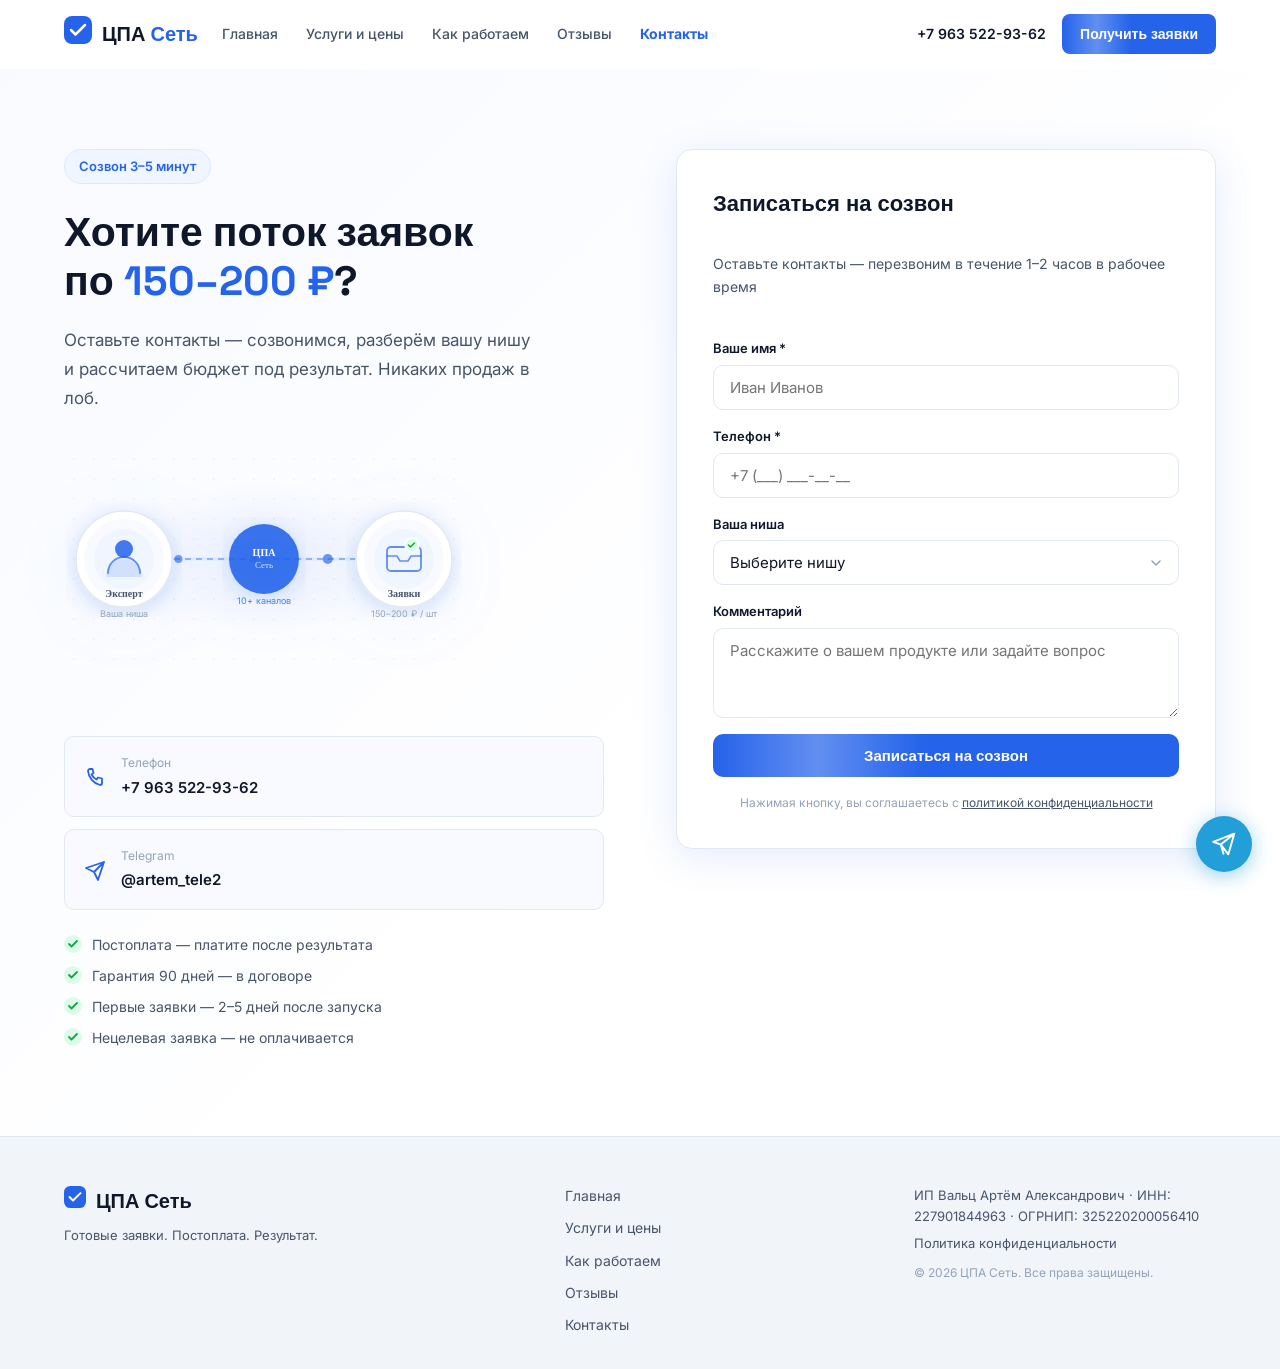
==== commit 18348a83: "fix: update legal info — ИП Вальц Артём Александрович, ОГРНИП 325220200056410" ====
--- a/contact.html
+++ b/contact.html
@@ -209,7 +209,7 @@
       <a href="contact.html">Контакты</a>
     </nav>
     <div class="footer__legal">
-      <p>ИП Артём — ИНН: 227901844963</p>
+      <p>ИП Вальц Артём Александрович · ИНН: 227901844963 · ОГРНИП: 325220200056410</p>
       <p><a href="#">Политика конфиденциальности</a></p>
       <p class="footer__copy">© <span id="year"></span> ЦПА Сеть. Все права защищены.</p>
     </div>
--- a/styles.css
+++ b/styles.css
@@ -1033,32 +1033,7 @@
   .hero__title { font-size: 28px; }
 }
 
-/* =============================================
-   CUSTOM CURSOR
-   ============================================= */
-@media (pointer: fine) {
-  * { cursor: none !important; }
-  .cur-dot {
-    position: fixed; top: 0; left: 0; z-index: 9999;
-    width: 8px; height: 8px; border-radius: 50%;
-    background: var(--accent);
-    pointer-events: none;
-    transition: opacity .2s, transform .12s ease, background .2s;
-    will-change: transform;
-  }
-  .cur-ring {
-    position: fixed; top: 0; left: 0; z-index: 9998;
-    width: 36px; height: 36px; border-radius: 50%;
-    border: 2px solid rgba(37,99,235,.45);
-    pointer-events: none;
-    transition: width .3s ease, height .3s ease, background .3s ease, border-color .3s ease, opacity .3s;
-    will-change: transform;
-  }
-  .cur-dot.hover  { background: transparent; transform: scale(0) !important; opacity: 0; }
-  .cur-ring.hover { width: 52px; height: 52px; border-color: var(--accent); background: rgba(37,99,235,.08); }
-  .cur-dot.click  { transform: scale(1.8) !important; }
-  .cur-ring.click { width: 24px; height: 24px; border-color: var(--accent); background: rgba(37,99,235,.2); }
-}
+/* custom cursor removed */
 
 /* =============================================
    TICKER
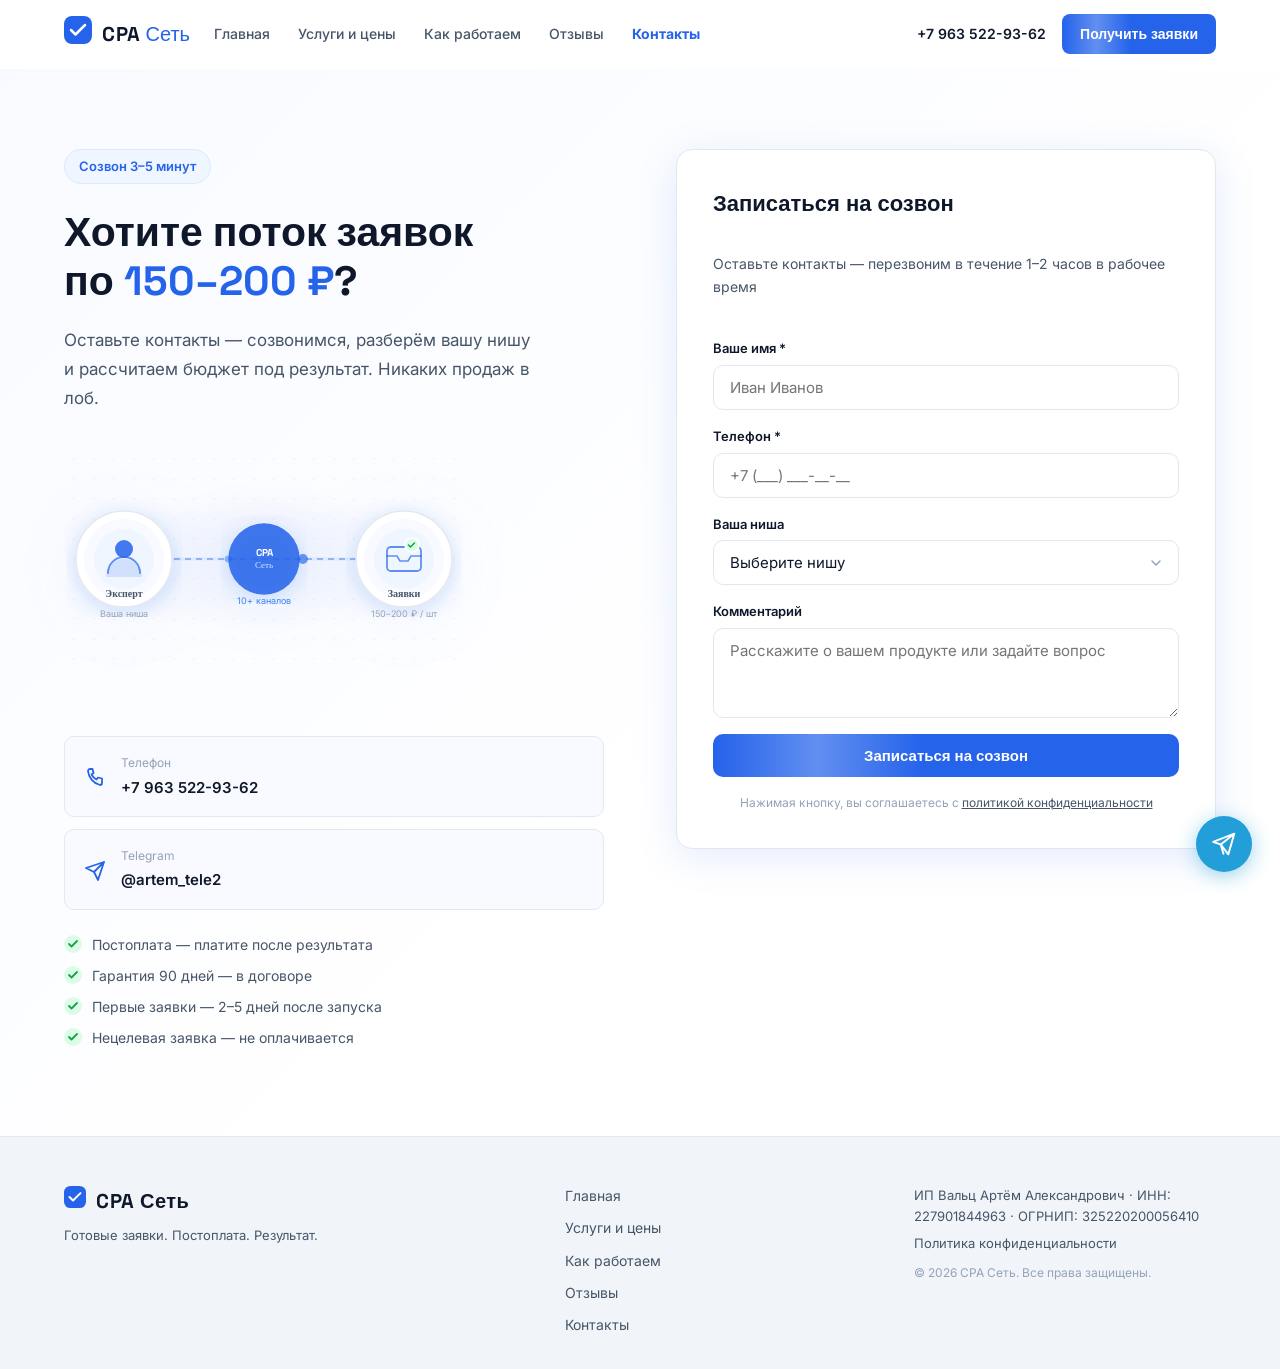
==== commit 58c190d6: "refactor: rebrand ЦПА → CPA (Latin), rebuild funnel SVG, harden responsive - Brand renamed ЦПА → CPA" ====
--- a/contact.html
+++ b/contact.html
@@ -3,7 +3,7 @@
 <head>
   <meta charset="UTF-8">
   <meta name="viewport" content="width=device-width, initial-scale=1.0">
-  <title>Контакты — ЦПА Сеть</title>
+  <title>Контакты — CPA Сеть</title>
   <meta name="description" content="Запишитесь на созвон — разберём вашу нишу и рассчитаем бюджет под результат. Занимает 3–5 минут.">
   <link rel="preconnect" href="https://fonts.googleapis.com">
   <link rel="preconnect" href="https://fonts.gstatic.com" crossorigin>
@@ -16,7 +16,7 @@
   <div class="container header__inner">
     <a href="index.html" class="logo">
       <span class="logo__icon"><svg width="28" height="28" viewBox="0 0 28 28" fill="none"><rect width="28" height="28" rx="8" fill="#2563EB"/><path d="M7 14l4.5 4.5L21 9" stroke="#fff" stroke-width="2.5" stroke-linecap="round" stroke-linejoin="round"/></svg></span>
-      <span class="logo__text">ЦПА<span class="logo__suffix"> Сеть</span></span>
+      <span class="logo__text">CPA<span class="logo__suffix"> Сеть</span></span>
     </a>
     <nav class="nav" id="nav">
       <a href="index.html">Главная</a>
@@ -87,12 +87,12 @@
           <path d="M44 124c0-8.8 7.2-16 16-16s16 7.2 16 16" stroke="#2563EB" stroke-width="1.8" stroke-linecap="round" fill="none" stroke-opacity="0.7"/>
           <text x="60" y="148" text-anchor="middle" fill="#475569" font-size="10" font-family="Space Grotesk" font-weight="700">Эксперт</text>
 
-          <!-- CENTER node: ЦПА Сеть -->
+          <!-- CENTER node: CPA Сеть -->
           <circle cx="200" cy="110" r="32" fill="#2563EB" filter="url(#conn-shadow)">
             <animate attributeName="r" values="32;36;32" dur="3s" repeatCount="indefinite"/>
             <animate attributeName="fill-opacity" values="1;0.85;1" dur="3s" repeatCount="indefinite"/>
           </circle>
-          <text x="200" y="107" text-anchor="middle" fill="white" font-size="10" font-family="Space Grotesk" font-weight="800">ЦПА</text>
+          <text x="200" y="107" text-anchor="middle" fill="white" font-size="10" font-family="Space Grotesk" font-weight="800">CPA</text>
           <text x="200" y="119" text-anchor="middle" fill="rgba(255,255,255,0.82)" font-size="9" font-family="Space Grotesk">Сеть</text>
 
           <!-- RIGHT node: Заявки -->
@@ -197,7 +197,7 @@
     <div class="footer__logo">
       <a href="index.html" class="logo">
         <span class="logo__icon"><svg width="22" height="22" viewBox="0 0 28 28" fill="none"><rect width="28" height="28" rx="8" fill="#2563EB"/><path d="M7 14l4.5 4.5L21 9" stroke="#fff" stroke-width="2.5" stroke-linecap="round" stroke-linejoin="round"/></svg></span>
-        <span class="logo__text">ЦПА Сеть</span>
+        <span class="logo__text">CPA Сеть</span>
       </a>
       <p class="footer__tagline">Готовые заявки. Постоплата. Результат.</p>
     </div>
@@ -211,7 +211,7 @@
     <div class="footer__legal">
       <p>ИП Вальц Артём Александрович · ИНН: 227901844963 · ОГРНИП: 325220200056410</p>
       <p><a href="#">Политика конфиденциальности</a></p>
-      <p class="footer__copy">© <span id="year"></span> ЦПА Сеть. Все права защищены.</p>
+      <p class="footer__copy">© <span id="year"></span> CPA Сеть. Все права защищены.</p>
     </div>
   </div>
 </footer>
--- a/styles.css
+++ b/styles.css
@@ -8,7 +8,9 @@
   color: #0f172a;
   background: #fff;
   -webkit-font-smoothing: antialiased;
-}
+  overflow-x: hidden;
+}
+img, svg { max-width: 100%; }
 
 /* ===== VARIABLES ===== */
 :root {
@@ -127,8 +129,9 @@
   font-weight: 700;
   font-size: 20px;
   color: var(--text);
-}
-.logo__suffix { color: var(--accent); }
+  letter-spacing: 0.5px;
+}
+.logo__suffix { color: var(--accent); font-weight: 500; letter-spacing: 0; }
 
 /* ===== NAV ===== */
 .nav {
@@ -729,6 +732,9 @@
   height: auto;
   max-width: 500px;
   filter: drop-shadow(0 8px 32px rgba(37,99,235,0.06));
+}
+.art-funnel {
+  max-width: 380px;
 }
 .art-connect {
   max-width: 400px;
@@ -1021,7 +1027,7 @@
   .form-wrap { padding: 24px 20px; }
   .footer__inner { grid-template-columns: 1fr; gap: 32px; }
   /* multi-page */
-  .page-hero__art { display: none; }
+  .page-hero__art { max-width: 320px; margin: 8px auto 0; }
   .metrics-bar__grid { grid-template-columns: 1fr 1fr; gap: 20px; }
   .cta-banner__btns { flex-direction: column; align-items: center; }
   .cta-banner__btns .btn { width: 100%; max-width: 320px; }
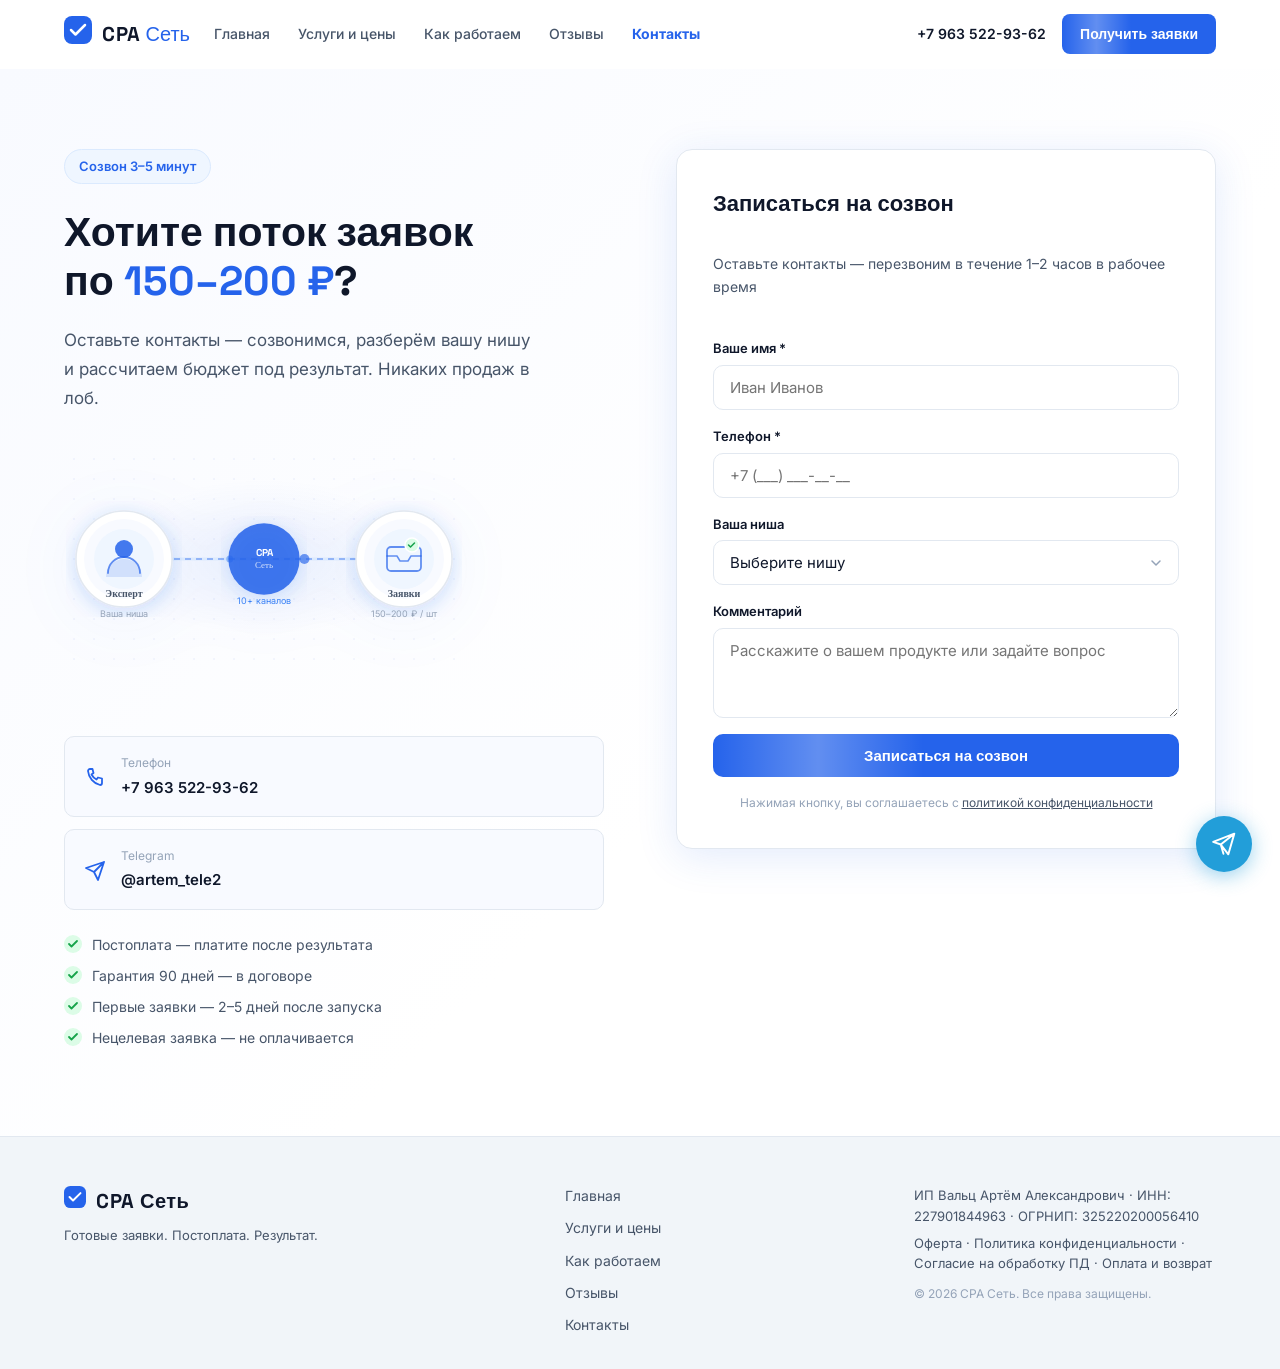
==== commit 35548555: "feat: add legal pages (oferta, privacy, consent, payment/refund) and link them in footer Co-Authored" ====
--- a/contact.html
+++ b/contact.html
@@ -210,7 +210,7 @@
     </nav>
     <div class="footer__legal">
       <p>ИП Вальц Артём Александрович · ИНН: 227901844963 · ОГРНИП: 325220200056410</p>
-      <p><a href="#">Политика конфиденциальности</a></p>
+      <p class="footer__legal-links"><a href="oferta.html">Оферта</a> · <a href="privacy.html">Политика конфиденциальности</a> · <a href="consent.html">Согласие на обработку ПД</a> · <a href="payment.html">Оплата и возврат</a></p>
       <p class="footer__copy">© <span id="year"></span> CPA Сеть. Все права защищены.</p>
     </div>
   </div>
--- a/styles.css
+++ b/styles.css
@@ -724,7 +724,6 @@
 
 /* ===== ABSTRACT ILLUSTRATIONS ===== */
 .art-network,
-.art-funnel,
 .art-flow,
 .art-chart,
 .art-connect {
@@ -733,12 +732,86 @@
   max-width: 500px;
   filter: drop-shadow(0 8px 32px rgba(37,99,235,0.06));
 }
-.art-funnel {
-  max-width: 380px;
-}
 .art-connect {
   max-width: 400px;
   margin: 28px 0;
+}
+
+/* ===== HTML FUNNEL (services page) ===== */
+.funnel {
+  width: 100%;
+  max-width: 440px;
+  margin: 0 auto;
+  display: flex;
+  flex-direction: column;
+  align-items: center;
+  gap: 12px;
+}
+.funnel__row {
+  position: relative;
+  width: 100%;
+  border-radius: 14px;
+  padding: 16px 22px;
+  text-align: center;
+  color: #fff;
+  box-shadow: 0 8px 22px rgba(37,99,235,0.16);
+}
+.funnel__row--1 { width: 100%; background: linear-gradient(135deg, #dbeafe, #bfdbfe); color: #1e40af; }
+.funnel__row--2 { width: 88%;  background: linear-gradient(135deg, #93c5fd, #60a5fa); }
+.funnel__row--3 { width: 72%;  background: linear-gradient(135deg, #3b82f6, #2563EB); }
+.funnel__row--4 { width: 56%;  background: linear-gradient(135deg, #1d4ed8, #1e40af); }
+.funnel__row:not(:first-child)::before {
+  content: '';
+  position: absolute;
+  top: -9px;
+  left: 50%;
+  transform: translateX(-50%);
+  width: 0; height: 0;
+  border-left: 7px solid transparent;
+  border-right: 7px solid transparent;
+  border-top: 7px solid #cbd5e1;
+}
+.funnel__main {
+  display: flex;
+  align-items: center;
+  justify-content: center;
+  gap: 8px;
+  flex-wrap: wrap;
+}
+.funnel__label {
+  font-family: 'Space Grotesk', sans-serif;
+  font-weight: 700;
+  font-size: 16px;
+  line-height: 1.25;
+}
+.funnel__pct {
+  font-family: 'Space Grotesk', sans-serif;
+  font-weight: 700;
+  font-size: 12px;
+  padding: 2px 9px;
+  border-radius: 100px;
+  background: rgba(255,255,255,0.22);
+  white-space: nowrap;
+}
+.funnel__row--1 .funnel__pct { background: #fff; color: #1d4ed8; }
+.funnel__sub {
+  font-size: 12px;
+  opacity: 0.92;
+  margin-top: 4px;
+  line-height: 1.4;
+}
+.funnel__base {
+  margin-top: 4px;
+  font-family: 'Space Grotesk', sans-serif;
+  font-weight: 700;
+  font-size: 13px;
+  letter-spacing: 0.3px;
+  color: #fff;
+  background: #1d4ed8;
+  padding: 11px 22px;
+  border-radius: 100px;
+  box-shadow: 0 8px 22px rgba(29,78,216,0.28);
+  text-align: center;
 }
 
 /* ===== METRICS BAR ===== */
@@ -1027,7 +1100,11 @@
   .form-wrap { padding: 24px 20px; }
   .footer__inner { grid-template-columns: 1fr; gap: 32px; }
   /* multi-page */
-  .page-hero__art { max-width: 320px; margin: 8px auto 0; }
+  .page-hero__art { max-width: 340px; margin: 8px auto 0; }
+  .funnel__row--2 { width: 92%; }
+  .funnel__row--3 { width: 82%; }
+  .funnel__row--4 { width: 72%; }
+  .funnel__label { font-size: 15px; }
   .metrics-bar__grid { grid-template-columns: 1fr 1fr; gap: 20px; }
   .cta-banner__btns { flex-direction: column; align-items: center; }
   .cta-banner__btns .btn { width: 100%; max-width: 320px; }
